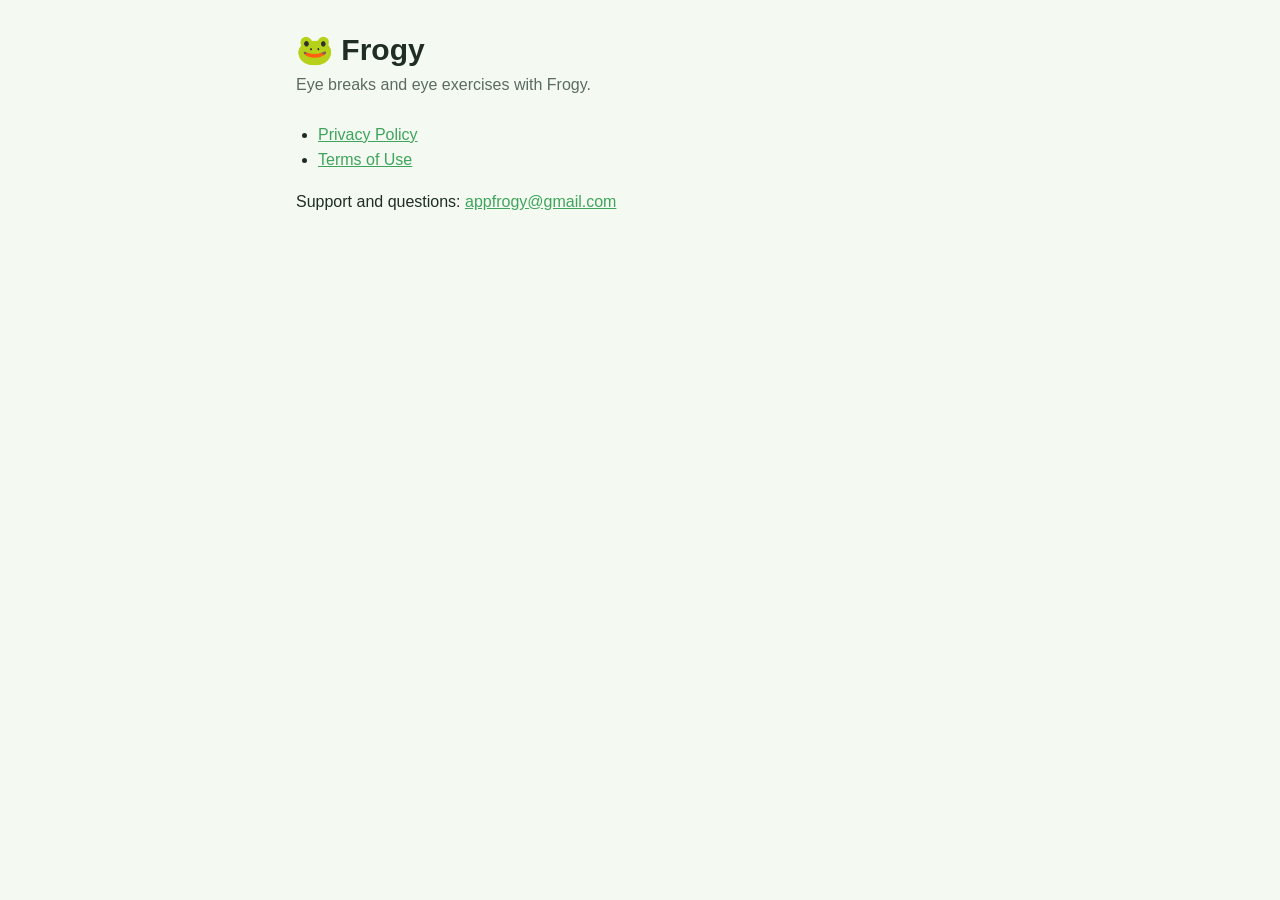
==== index.html @ 0ed22b95 "Add Privacy Policy, Terms of Use and a small index page Co-Authored-By: Claude Opus 5.5 <noreply@ant" ====
<!doctype html>
<html lang="en">
<head>
<meta charset="utf-8">
<meta name="viewport" content="width=device-width, initial-scale=1">
<title>Frogy</title>
<link rel="stylesheet" href="style.css">
</head>
<body>
<main>
<h1>🐸 Frogy</h1>
<p class="updated">Eye breaks and eye exercises with Frogy.</p>
<ul>
  <li><a href="privacy.html">Privacy Policy</a></li>
  <li><a href="terms.html">Terms of Use</a></li>
</ul>
<p>Support and questions: <a href="mailto:appfrogy@gmail.com">appfrogy@gmail.com</a></p>
</main>
</body>
</html>
---- style.css ----
:root { --bg: #F4FAF2; --text: #1F2D24; --muted: #5C6B61; --accent: #3FA45B; --card: #FFFFFF; }
@media (prefers-color-scheme: dark) {
  :root { --bg: #131A15; --text: #E8F0EA; --muted: #A3B2A8; --accent: #6BCB80; --card: #1C251F; }
}
* { box-sizing: border-box; }
body { margin: 0; background: var(--bg); color: var(--text);
  font: 16px/1.6 -apple-system, BlinkMacSystemFont, "SF Pro Rounded", "Segoe UI", Roboto, sans-serif; }
main { max-width: 720px; margin: 0 auto; padding: 32px 16px 64px; }
h1 { font-size: 30px; line-height: 1.2; margin: 0 0 4px; }
h2 { font-size: 20px; margin: 32px 0 8px; color: var(--accent); }
p, li { color: var(--text); }
.updated { color: var(--muted); margin: 0 0 24px; }
.card { background: var(--card); border-radius: 16px; padding: 16px 20px; margin: 16px 0; }
a { color: var(--accent); }
ul { padding-left: 22px; }
footer { margin-top: 48px; color: var(--muted); font-size: 14px; }
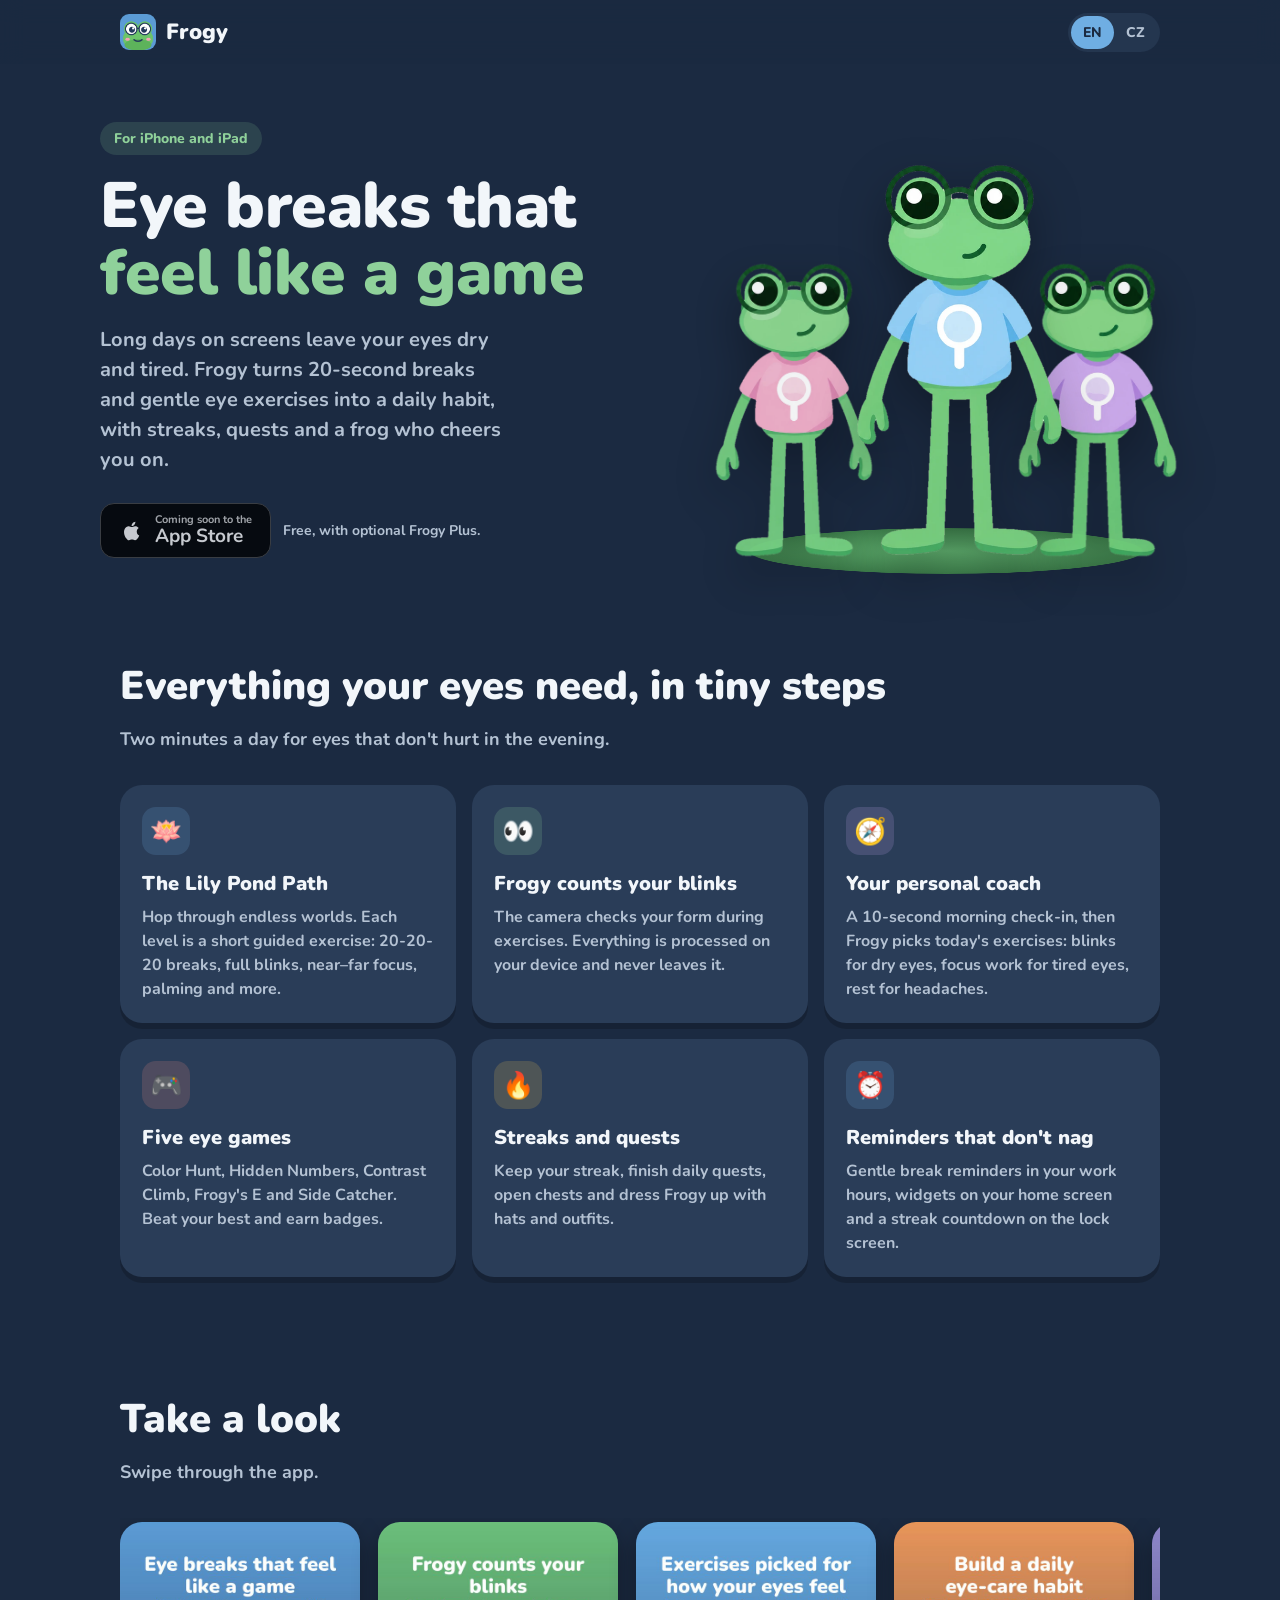
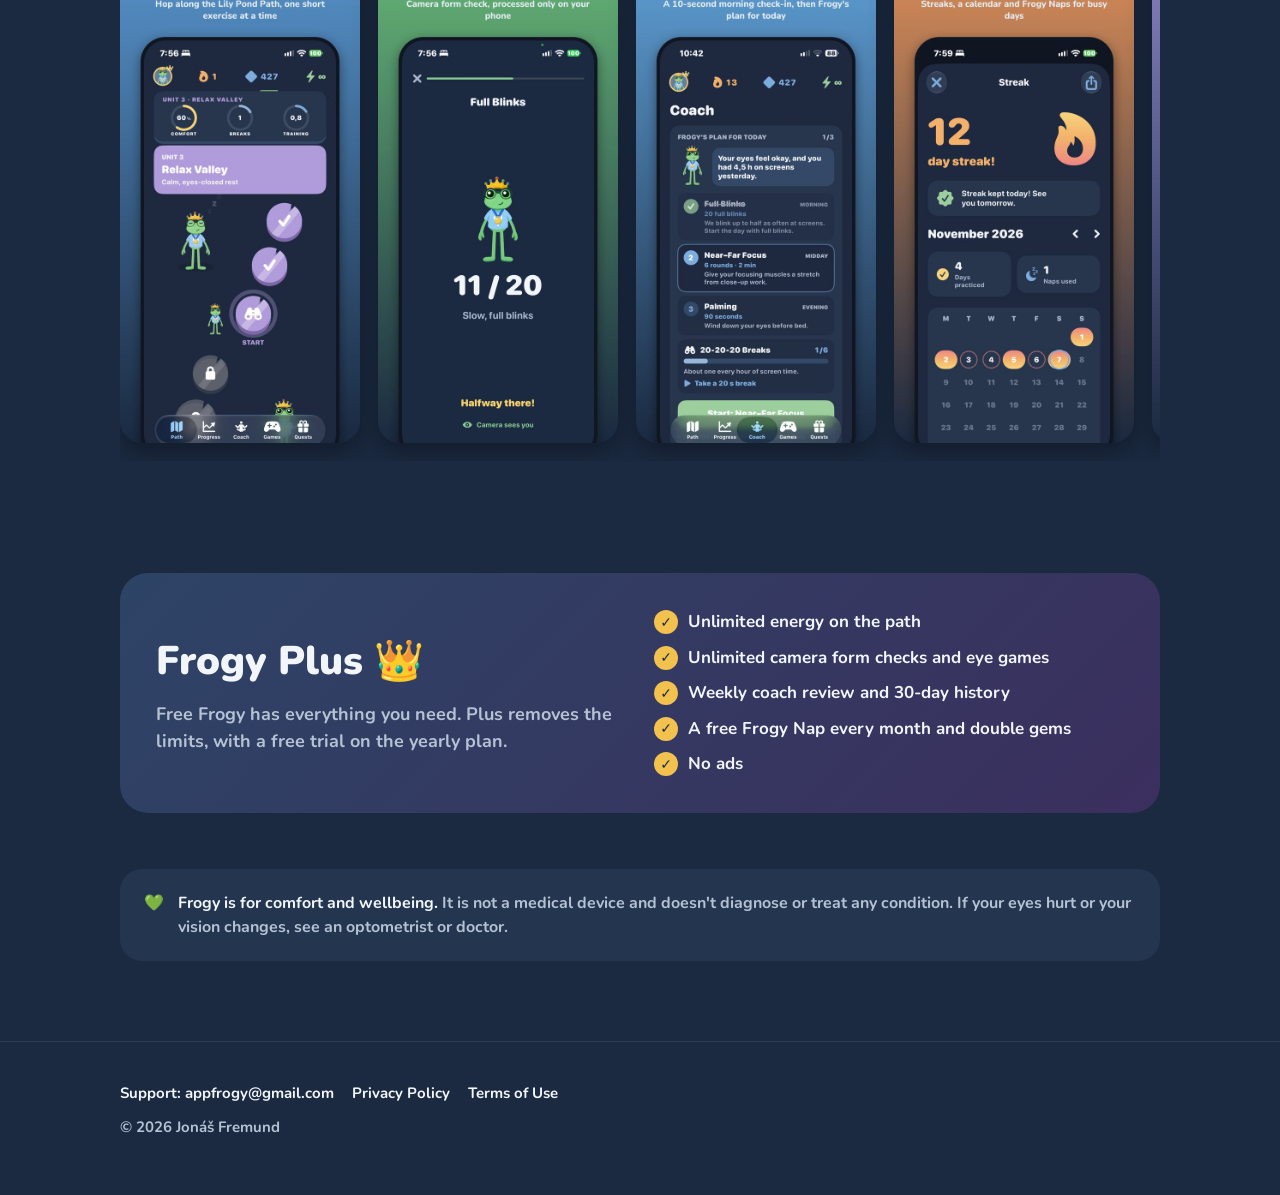
==== commit 7697a42c: "Landing page for Frogy (English and Czech) with screenshots, features, Plus and support links Co-Aut" ====
--- a/index.html
+++ b/index.html
@@ -3,18 +3,263 @@
 <head>
 <meta charset="utf-8">
 <meta name="viewport" content="width=device-width, initial-scale=1">
-<title>Frogy</title>
-<link rel="stylesheet" href="style.css">
+<title>Frogy – Eye breaks that feel like a game</title>
+<meta name="description" content="Frogy turns 20-second eye breaks and gentle eye exercises into a little daily game, with streaks, quests and a frog who cheers you on.">
+<meta property="og:title" content="Frogy – Eye breaks that feel like a game">
+<meta property="og:description" content="20-second eye breaks, gentle eye exercises, streaks and a frog who cheers you on.">
+<meta property="og:image" content="https://jonasaeliska.github.io/frogy-legal/img/og.png">
+<meta property="og:type" content="website">
+<meta name="twitter:card" content="summary_large_image">
+<link rel="icon" type="image/png" href="img/favicon.png">
+<link rel="apple-touch-icon" href="img/apple-touch-icon.png">
+<link rel="preconnect" href="https://fonts.googleapis.com">
+<link rel="preconnect" href="https://fonts.gstatic.com" crossorigin>
+<link href="https://fonts.googleapis.com/css2?family=Nunito:wght@600;700;800;900&display=swap" rel="stylesheet">
+<style>
+  :root {
+    --navy: #1B2A41; --navy-2: #24364F; --card: #2A3D58; --text: #F2F6FA; --muted: #B4C2D3;
+    --green: #8FD19A; --green-dark: #5FAE6E; --blue: #6FAEE3; --gold: #F2C14E; --coral: #F08A7E; --lilac: #B59BE0;
+  }
+  * { box-sizing: border-box; }
+  html { scroll-behavior: smooth; }
+  body { margin: 0; background: var(--navy); color: var(--text); font-family: "Nunito", -apple-system, "SF Pro Rounded", system-ui, sans-serif; font-weight: 700; line-height: 1.5; }
+  a { color: var(--blue); }
+  .wrap { max-width: 1080px; margin: 0 auto; padding: 0 20px; }
+
+  header { position: sticky; top: 0; z-index: 10; background: rgba(27,42,65,.85); backdrop-filter: blur(12px); -webkit-backdrop-filter: blur(12px); }
+  .bar { display: flex; align-items: center; justify-content: space-between; height: 64px; }
+  .brand { display: flex; align-items: center; gap: 10px; font-weight: 900; font-size: 22px; color: var(--text); text-decoration: none; }
+  .brand img { width: 36px; height: 36px; border-radius: 9px; }
+  .lang { display: flex; background: var(--navy-2); border-radius: 999px; padding: 3px; }
+  .lang button { border: 0; background: transparent; color: var(--muted); font: inherit; font-size: 14px; font-weight: 800; padding: 6px 12px; border-radius: 999px; cursor: pointer; }
+  .lang button[aria-pressed="true"] { background: var(--blue); color: var(--navy); }
+
+  .hero { display: grid; grid-template-columns: 1.1fr .9fr; gap: 40px; align-items: center; padding: 56px 0 40px; }
+  .eyebrow { display: inline-block; background: rgba(143,209,154,.15); color: var(--green); border-radius: 999px; padding: 6px 14px; font-size: 14px; font-weight: 800; margin-bottom: 18px; }
+  h1 { font-size: clamp(38px, 6vw, 64px); line-height: 1.05; font-weight: 900; margin: 0 0 18px; letter-spacing: -0.5px; }
+  h1 .hl { color: var(--green); }
+  .lead { font-size: 20px; color: var(--muted); font-weight: 700; margin: 0 0 28px; max-width: 34ch; }
+  .cta { display: flex; flex-wrap: wrap; gap: 12px; align-items: center; }
+  .store { display: inline-flex; align-items: center; gap: 10px; background: #000; color: #fff; border-radius: 14px; padding: 10px 18px; text-decoration: none; border: 1px solid #444; }
+  .store svg { width: 26px; height: 26px; }
+  .store small { display: block; font-size: 11px; font-weight: 700; opacity: .8; line-height: 1.1; }
+  .store strong { display: block; font-size: 19px; line-height: 1.1; }
+  .store.soon { opacity: .75; cursor: default; }
+  .note { color: var(--muted); font-size: 14px; }
+
+  .frogs { position: relative; height: 440px; }
+  .frogs img { position: absolute; bottom: 0; filter: drop-shadow(0 18px 24px rgba(0,0,0,.35)); }
+  .frogs .f1 { height: 400px; left: 30%; z-index: 2; animation: bob 2.8s ease-in-out infinite; }
+  .frogs .f2 { height: 300px; left: 0; opacity: .95; animation: bob 3.2s ease-in-out infinite .4s; }
+  .frogs .f3 { height: 300px; right: 0; opacity: .95; animation: bob 3s ease-in-out infinite .8s; }
+  .pad { position: absolute; bottom: -14px; left: 8%; right: 8%; height: 46px; background: radial-gradient(ellipse at center, #5FAE6E 0%, #3E7F4C 70%, transparent 71%); border-radius: 50%; }
+  @keyframes bob { 0%,100% { transform: translateY(0); } 50% { transform: translateY(-10px); } }
+  @media (prefers-reduced-motion: reduce) { .frogs img { animation: none; } }
+
+  section { padding: 56px 0; }
+  h2 { font-size: clamp(28px, 4vw, 40px); font-weight: 900; margin: 0 0 10px; }
+  .sub { color: var(--muted); font-size: 18px; margin: 0 0 32px; max-width: 60ch; }
+  .grid { display: grid; grid-template-columns: repeat(3, 1fr); gap: 16px; }
+  .card { background: var(--card); border-radius: 22px; padding: 22px; box-shadow: 0 6px 0 rgba(0,0,0,.18); }
+  .card .ic { width: 48px; height: 48px; border-radius: 14px; display: grid; place-items: center; font-size: 26px; margin-bottom: 14px; }
+  .card h3 { margin: 0 0 6px; font-size: 20px; font-weight: 900; }
+  .card p { margin: 0; color: var(--muted); font-size: 16px; }
+
+  .shots { display: flex; gap: 18px; overflow-x: auto; scroll-snap-type: x mandatory; padding: 4px 4px 18px; -webkit-overflow-scrolling: touch; }
+  .shots img { flex: 0 0 auto; width: 240px; height: auto; border-radius: 22px; scroll-snap-align: start; box-shadow: 0 10px 24px rgba(0,0,0,.35); }
+
+  .plus { background: linear-gradient(135deg, #2D4466, #3B2F5E); border-radius: 28px; padding: 36px; display: grid; grid-template-columns: 1fr 1fr; gap: 28px; align-items: center; }
+  .plus ul { margin: 0; padding: 0; list-style: none; display: grid; gap: 10px; }
+  .plus li { display: flex; gap: 10px; align-items: flex-start; font-size: 17px; }
+  .plus li::before { content: "✓"; color: var(--navy); background: var(--gold); border-radius: 50%; width: 24px; height: 24px; flex: 0 0 24px; display: grid; place-items: center; font-size: 14px; font-weight: 900; margin-top: 1px; }
+
+  .health { background: var(--navy-2); border-radius: 22px; padding: 22px 24px; color: var(--muted); font-size: 16px; display: flex; gap: 14px; align-items: flex-start; }
+  .health b { color: var(--text); }
+
+  footer { padding: 40px 0 56px; color: var(--muted); font-size: 15px; border-top: 1px solid rgba(255,255,255,.08); margin-top: 24px; }
+  footer .links { display: flex; flex-wrap: wrap; gap: 18px; margin-bottom: 12px; }
+  footer a { color: var(--text); text-decoration: none; }
+  footer a:hover { text-decoration: underline; }
+
+  [data-lang="cs"] .en, [data-lang="en"] .cs { display: none !important; }
+
+  @media (max-width: 860px) {
+    .hero { grid-template-columns: 1fr; padding-top: 32px; text-align: center; }
+    .lead { margin-left: auto; margin-right: auto; }
+    .cta { justify-content: center; }
+    .frogs { height: 320px; max-width: 420px; margin: 0 auto; width: 100%; }
+    .frogs .f1 { height: 290px; left: 28%; }
+    .frogs .f2, .frogs .f3 { height: 215px; }
+    .grid { grid-template-columns: 1fr 1fr; }
+    .plus { grid-template-columns: 1fr; padding: 26px; }
+  }
+  @media (max-width: 560px) {
+    .grid { grid-template-columns: 1fr; }
+    .shots img { width: 200px; }
+  }
+</style>
 </head>
-<body>
-<main>
-<h1>🐸 Frogy</h1>
-<p class="updated">Eye breaks and eye exercises with Frogy.</p>
-<ul>
-  <li><a href="privacy.html">Privacy Policy</a></li>
-  <li><a href="terms.html">Terms of Use</a></li>
-</ul>
-<p>Support and questions: <a href="mailto:appfrogy@gmail.com">appfrogy@gmail.com</a></p>
+<body data-lang="en">
+<header>
+  <div class="wrap bar">
+    <a class="brand" href="#top"><img src="img/icon.png" alt="">Frogy</a>
+    <div class="lang" role="group" aria-label="Language">
+      <button type="button" data-set-lang="en" aria-pressed="true">EN</button>
+      <button type="button" data-set-lang="cs" aria-pressed="false">CZ</button>
+    </div>
+  </div>
+</header>
+
+<main id="top">
+  <div class="wrap hero">
+    <div>
+      <span class="eyebrow"><span class="en">For iPhone and iPad</span><span class="cs">Pro iPhone a iPad</span></span>
+      <h1>
+        <span class="en">Eye breaks that <span class="hl">feel like a game</span></span>
+        <span class="cs">Přestávky pro oči, <span class="hl">které tě budou bavit</span></span>
+      </h1>
+      <p class="lead">
+        <span class="en">Long days on screens leave your eyes dry and tired. Frogy turns 20-second breaks and gentle eye exercises into a daily habit, with streaks, quests and a frog who cheers you on.</span>
+        <span class="cs">Dlouhé dny u obrazovky nechávají oči suché a unavené. Frogy z 20sekundových přestávek a jemných cviků pro oči udělá denní návyk se sériemi, úkoly a žabákem, který tě podporuje.</span>
+      </p>
+      <div class="cta">
+        <!-- When the app is live, change href to the App Store link and remove class "soon". -->
+        <a class="store soon" href="#" aria-disabled="true">
+          <svg viewBox="0 0 24 24" fill="currentColor" aria-hidden="true"><path d="M16.37 12.6c-.02-2.18 1.78-3.23 1.86-3.28-1.01-1.48-2.59-1.69-3.15-1.71-1.34-.14-2.62.79-3.3.79-.68 0-1.73-.77-2.84-.75-1.46.02-2.81.85-3.56 2.16-1.52 2.63-.39 6.52 1.09 8.66.72 1.04 1.58 2.22 2.71 2.18 1.09-.04 1.5-.7 2.82-.7 1.31 0 1.69.7 2.84.68 1.17-.02 1.91-1.06 2.63-2.11.83-1.21 1.17-2.38 1.19-2.44-.03-.01-2.28-.88-2.29-3.48zM14.21 6.21c.6-.73 1.01-1.74.9-2.75-.87.04-1.92.58-2.54 1.31-.56.64-1.05 1.67-.92 2.66.97.08 1.96-.49 2.56-1.22z"/></svg>
+          <span><small class="en">Coming soon to the</small><small class="cs">Brzy v</small><strong>App Store</strong></span>
+        </a>
+        <span class="note"><span class="en">Free, with optional Frogy Plus.</span><span class="cs">Zdarma, s volitelným Frogy Plus.</span></span>
+      </div>
+    </div>
+    <div class="frogs" aria-hidden="true">
+      <div class="pad"></div>
+      <img class="f2" src="img/frogy-pink.png" alt="">
+      <img class="f3" src="img/frogy-purple.png" alt="">
+      <img class="f1" src="img/frogy-blue.png" alt="">
+    </div>
+  </div>
+
+  <section>
+    <div class="wrap">
+      <h2><span class="en">Everything your eyes need, in tiny steps</span><span class="cs">Všechno, co tvoje oči potřebují, po malých krůčcích</span></h2>
+      <p class="sub"><span class="en">Two minutes a day for eyes that don't hurt in the evening.</span><span class="cs">Dvě minuty denně, aby tě večer nebolely oči.</span></p>
+      <div class="grid">
+        <div class="card">
+          <div class="ic" style="background:rgba(111,174,227,.18)">🪷</div>
+          <h3><span class="en">The Lily Pond Path</span><span class="cs">Cesta po leknínech</span></h3>
+          <p><span class="en">Hop through endless worlds. Each level is a short guided exercise: 20-20-20 breaks, full blinks, near–far focus, palming and more.</span><span class="cs">Skákej nekonečnými světy. Každý level je krátký cvik s průvodcem: přestávky 20-20-20, plná mrknutí, blízko–daleko, palming a další.</span></p>
+        </div>
+        <div class="card">
+          <div class="ic" style="background:rgba(143,209,154,.18)">👀</div>
+          <h3><span class="en">Frogy counts your blinks</span><span class="cs">Frogy počítá tvoje mrknutí</span></h3>
+          <p><span class="en">The camera checks your form during exercises. Everything is processed on your device and never leaves it.</span><span class="cs">Kamera hlídá provedení cviků. Vše se zpracovává ve tvém zařízení a nikdy ho neopustí.</span></p>
+        </div>
+        <div class="card">
+          <div class="ic" style="background:rgba(181,155,224,.2)">🧭</div>
+          <h3><span class="en">Your personal coach</span><span class="cs">Osobní trenér</span></h3>
+          <p><span class="en">A 10-second morning check-in, then Frogy picks today's exercises: blinks for dry eyes, focus work for tired eyes, rest for headaches.</span><span class="cs">Ranní check-in za 10 sekund a Frogy vybere dnešní cviky: mrkání na suché oči, zaostřování na unavené, odpočinek na bolest hlavy.</span></p>
+        </div>
+        <div class="card">
+          <div class="ic" style="background:rgba(240,138,126,.18)">🎮</div>
+          <h3><span class="en">Five eye games</span><span class="cs">Pět her pro oči</span></h3>
+          <p><span class="en">Color Hunt, Hidden Numbers, Contrast Climb, Frogy's E and Side Catcher. Beat your best and earn badges.</span><span class="cs">Hon na barvy, Skrytá čísla, Kontrastní výstup, Frogyho E a Lovec z koutku oka. Překonávej rekordy a sbírej odznaky.</span></p>
+        </div>
+        <div class="card">
+          <div class="ic" style="background:rgba(242,193,78,.18)">🔥</div>
+          <h3><span class="en">Streaks and quests</span><span class="cs">Série a úkoly</span></h3>
+          <p><span class="en">Keep your streak, finish daily quests, open chests and dress Frogy up with hats and outfits.</span><span class="cs">Drž sérii, plň denní úkoly, otevírej truhly a oblékej Frogyho do klobouků a oblečků.</span></p>
+        </div>
+        <div class="card">
+          <div class="ic" style="background:rgba(111,174,227,.18)">⏰</div>
+          <h3><span class="en">Reminders that don't nag</span><span class="cs">Připomínky, které neotravují</span></h3>
+          <p><span class="en">Gentle break reminders in your work hours, widgets on your home screen and a streak countdown on the lock screen.</span><span class="cs">Jemné připomínky přestávek v pracovní době, widgety na ploše a odpočet série na zamčené obrazovce.</span></p>
+        </div>
+      </div>
+    </div>
+  </section>
+
+  <section>
+    <div class="wrap">
+      <h2><span class="en">Take a look</span><span class="cs">Podívej se</span></h2>
+      <p class="sub"><span class="en">Swipe through the app.</span><span class="cs">Projeď si appku.</span></p>
+      <div class="shots" tabindex="0" aria-label="Screenshots">
+        <img src="img/shot-1-path.jpg" alt="The Lily Pond Path" loading="lazy">
+        <img src="img/shot-2-blinks.jpg" alt="Frogy counts your blinks" loading="lazy">
+        <img src="img/shot-3-coach.jpg" alt="Frogy's plan for today" loading="lazy">
+        <img src="img/shot-4-streak.jpg" alt="Streak calendar" loading="lazy">
+        <img src="img/shot-5-progress.jpg" alt="Progress charts" loading="lazy">
+        <img src="img/shot-6-games.jpg" alt="Eye games" loading="lazy">
+        <img src="img/shot-7-wardrobe.jpg" alt="Frogy's wardrobe" loading="lazy">
+        <img src="img/shot-8-widget.jpg" alt="Home screen widget" loading="lazy">
+      </div>
+    </div>
+  </section>
+
+  <section>
+    <div class="wrap">
+      <div class="plus">
+        <div>
+          <h2>Frogy Plus 👑</h2>
+          <p class="sub" style="margin-bottom:0"><span class="en">Free Frogy has everything you need. Plus removes the limits, with a free trial on the yearly plan.</span><span class="cs">Frogy zdarma má všechno potřebné. Plus odstraní limity, roční předplatné můžeš vyzkoušet zdarma.</span></p>
+        </div>
+        <ul>
+          <li><span class="en">Unlimited energy on the path</span><span class="cs">Neomezená energie na cestě</span></li>
+          <li><span class="en">Unlimited camera form checks and eye games</span><span class="cs">Neomezené kontroly kamerou a hry pro oči</span></li>
+          <li><span class="en">Weekly coach review and 30-day history</span><span class="cs">Týdenní přehled od trenéra a historie za 30 dní</span></li>
+          <li><span class="en">A free Frogy Nap every month and double gems</span><span class="cs">Frogy Nap zdarma každý měsíc a dvojnásobek drahokamů</span></li>
+          <li><span class="en">No ads</span><span class="cs">Bez reklam</span></li>
+        </ul>
+      </div>
+    </div>
+  </section>
+
+  <section style="padding-top:0">
+    <div class="wrap">
+      <div class="health">
+        <span aria-hidden="true">💚</span>
+        <span>
+          <span class="en"><b>Frogy is for comfort and wellbeing.</b> It is not a medical device and doesn't diagnose or treat any condition. If your eyes hurt or your vision changes, see an optometrist or doctor.</span>
+          <span class="cs"><b>Frogy slouží k pohodlí a pohodě.</b> Není to zdravotnický prostředek a nediagnostikuje ani neléčí žádné onemocnění. Pokud tě oči bolí nebo se ti mění vidění, navštiv optometristu nebo lékaře.</span>
+        </span>
+      </div>
+    </div>
+  </section>
 </main>
+
+<footer>
+  <div class="wrap">
+    <div class="links">
+      <a href="mailto:appfrogy@gmail.com"><span class="en">Support: </span><span class="cs">Podpora: </span>appfrogy@gmail.com</a>
+      <a href="privacy.html"><span class="en">Privacy Policy</span><span class="cs">Zásady ochrany soukromí</span></a>
+      <a href="terms.html"><span class="en">Terms of Use</span><span class="cs">Podmínky použití</span></a>
+    </div>
+    <div>© 2026 Jonáš Fremund</div>
+  </div>
+</footer>
+
+<script>
+  (function () {
+    var buttons = document.querySelectorAll('[data-set-lang]');
+    function apply(lang) {
+      document.body.setAttribute('data-lang', lang);
+      document.documentElement.lang = lang;
+      buttons.forEach(function (b) { b.setAttribute('aria-pressed', String(b.getAttribute('data-set-lang') === lang)); });
+      document.title = lang === 'cs' ? 'Frogy – přestávky pro oči, které tě budou bavit' : 'Frogy – Eye breaks that feel like a game';
+    }
+    var fromUrl = new URLSearchParams(location.search).get('lang');
+    var saved = null;
+    try { saved = localStorage.getItem('frogy-lang'); } catch (e) {}
+    var browser = (navigator.language || 'en').toLowerCase().indexOf('cs') === 0 || (navigator.language || '').toLowerCase().indexOf('sk') === 0 ? 'cs' : 'en';
+    apply(fromUrl === 'cs' || fromUrl === 'en' ? fromUrl : (saved || browser));
+    buttons.forEach(function (b) {
+      b.addEventListener('click', function () {
+        var lang = b.getAttribute('data-set-lang');
+        apply(lang);
+        try { localStorage.setItem('frogy-lang', lang); } catch (e) {}
+      });
+    });
+    document.querySelectorAll('.store.soon').forEach(function (a) { a.addEventListener('click', function (e) { e.preventDefault(); }); });
+  })();
+</script>
 </body>
 </html>
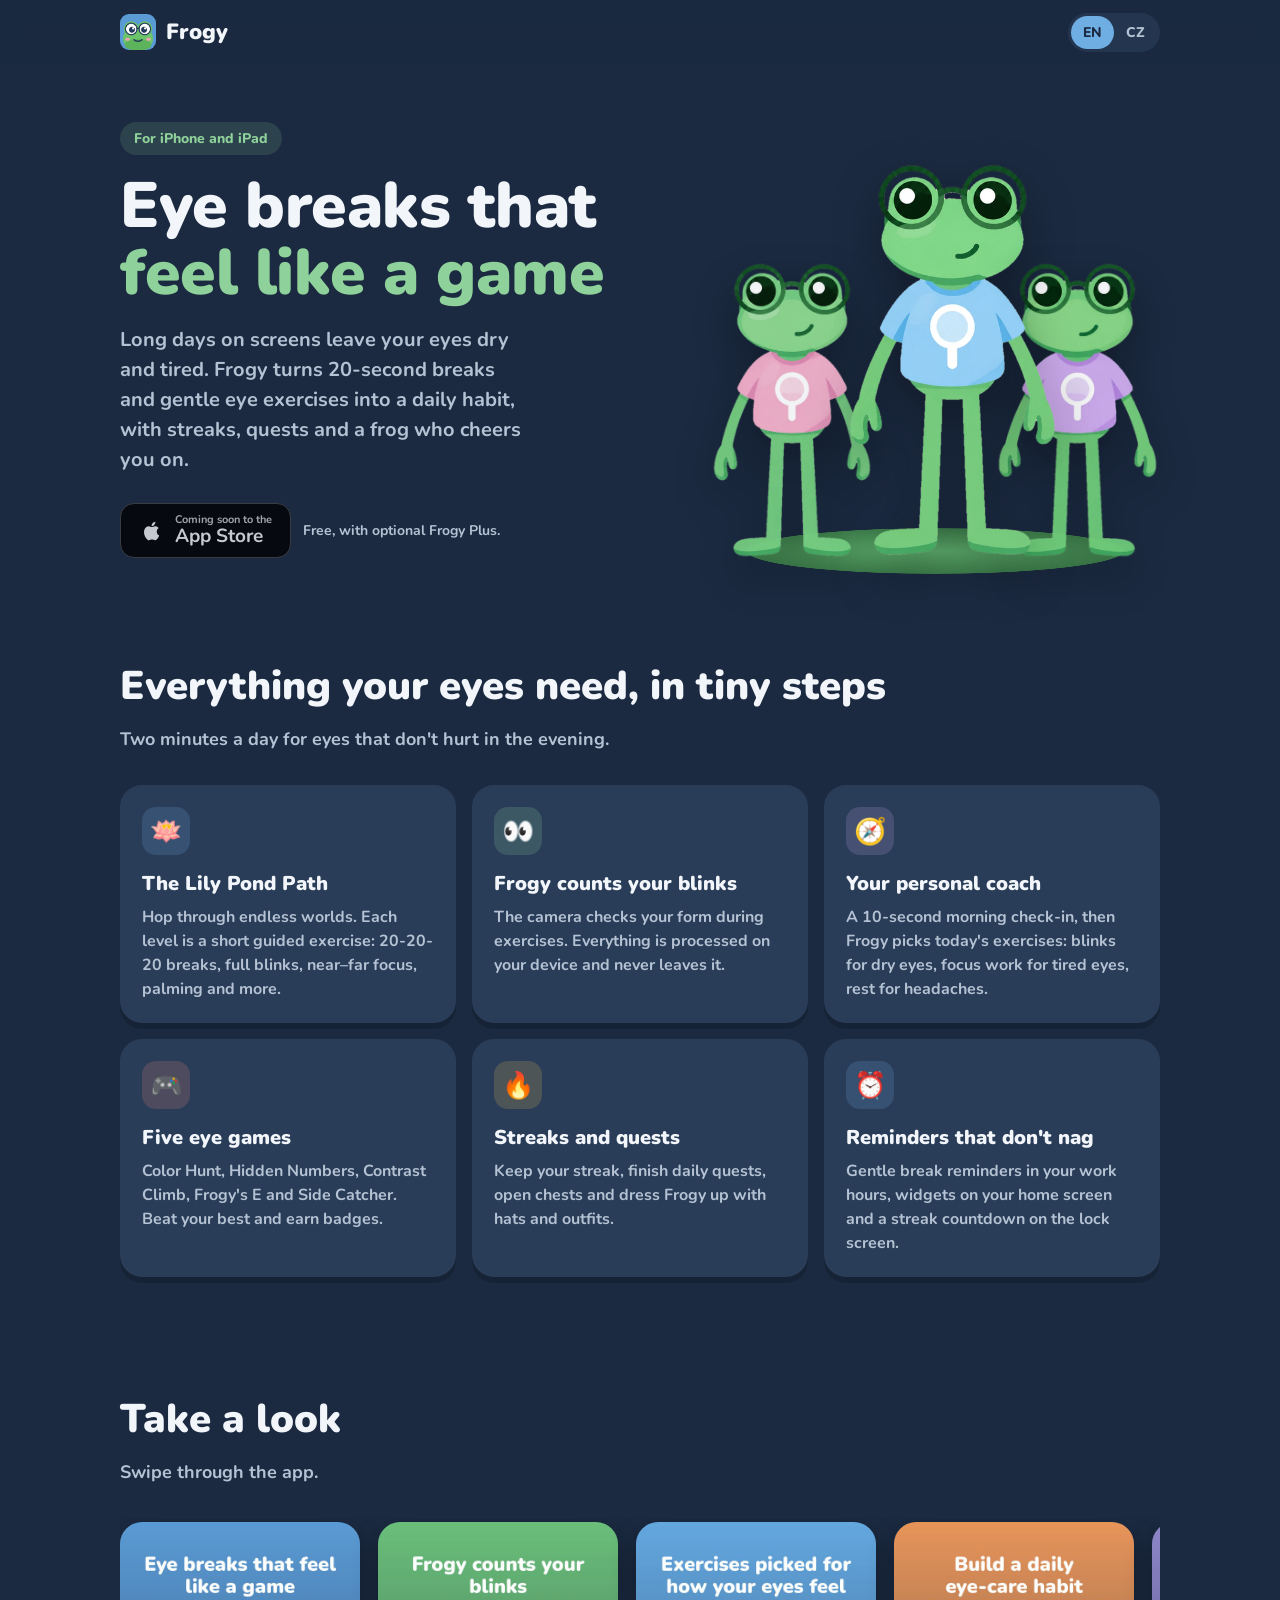
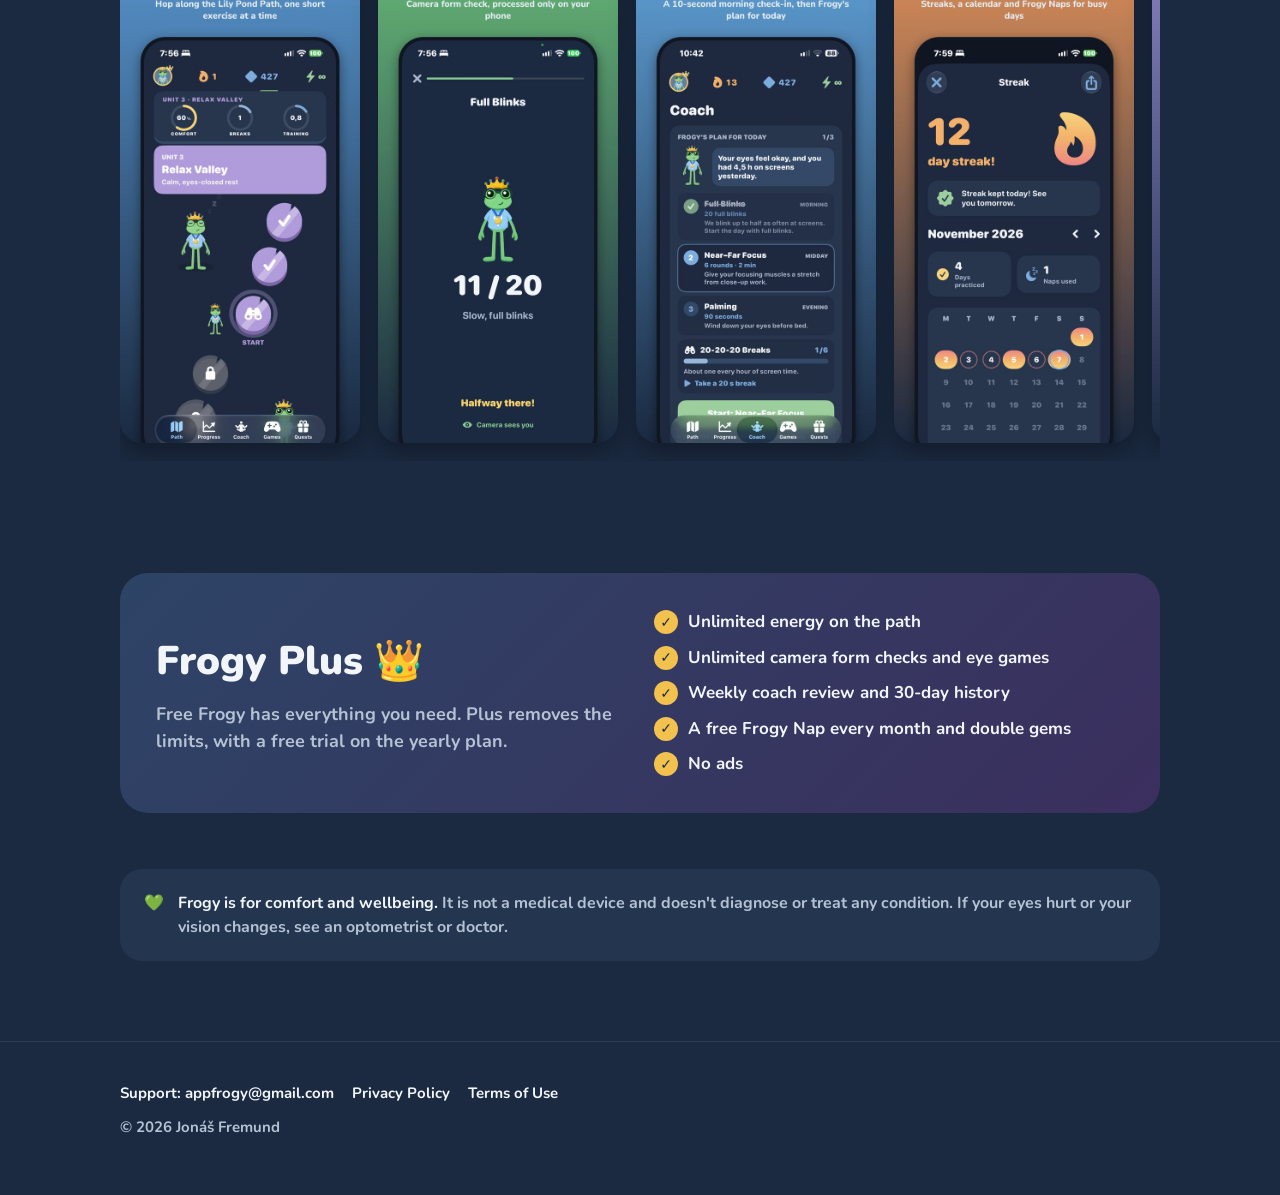
==== commit 31e3e80b: "Landing page: side margins in the hero, balanced two-line headline Co-Authored-By: Claude Opus 5.5 <" ====
--- a/index.html
+++ b/index.html
@@ -34,11 +34,11 @@
   .lang button { border: 0; background: transparent; color: var(--muted); font: inherit; font-size: 14px; font-weight: 800; padding: 6px 12px; border-radius: 999px; cursor: pointer; }
   .lang button[aria-pressed="true"] { background: var(--blue); color: var(--navy); }
 
-  .hero { display: grid; grid-template-columns: 1.1fr .9fr; gap: 40px; align-items: center; padding: 56px 0 40px; }
+  .hero { display: grid; grid-template-columns: 1.1fr .9fr; gap: 40px; align-items: center; padding-top: 56px; padding-bottom: 40px; }
   .eyebrow { display: inline-block; background: rgba(143,209,154,.15); color: var(--green); border-radius: 999px; padding: 6px 14px; font-size: 14px; font-weight: 800; margin-bottom: 18px; }
-  h1 { font-size: clamp(38px, 6vw, 64px); line-height: 1.05; font-weight: 900; margin: 0 0 18px; letter-spacing: -0.5px; }
+  h1 { text-wrap: balance; font-size: clamp(34px, 6vw, 64px); line-height: 1.05; font-weight: 900; margin: 0 0 18px; letter-spacing: -0.5px; }
   h1 .hl { color: var(--green); }
-  .lead { font-size: 20px; color: var(--muted); font-weight: 700; margin: 0 0 28px; max-width: 34ch; }
+  .lead { text-wrap: pretty; font-size: 20px; color: var(--muted); font-weight: 700; margin: 0 0 28px; max-width: 34ch; }
   .cta { display: flex; flex-wrap: wrap; gap: 12px; align-items: center; }
   .store { display: inline-flex; align-items: center; gap: 10px; background: #000; color: #fff; border-radius: 14px; padding: 10px 18px; text-decoration: none; border: 1px solid #444; }
   .store svg { width: 26px; height: 26px; }
@@ -85,6 +85,7 @@
 
   @media (max-width: 860px) {
     .hero { grid-template-columns: 1fr; padding-top: 32px; text-align: center; }
+    h1 { max-width: 17ch; margin-left: auto; margin-right: auto; }
     .lead { margin-left: auto; margin-right: auto; }
     .cta { justify-content: center; }
     .frogs { height: 320px; max-width: 420px; margin: 0 auto; width: 100%; }
